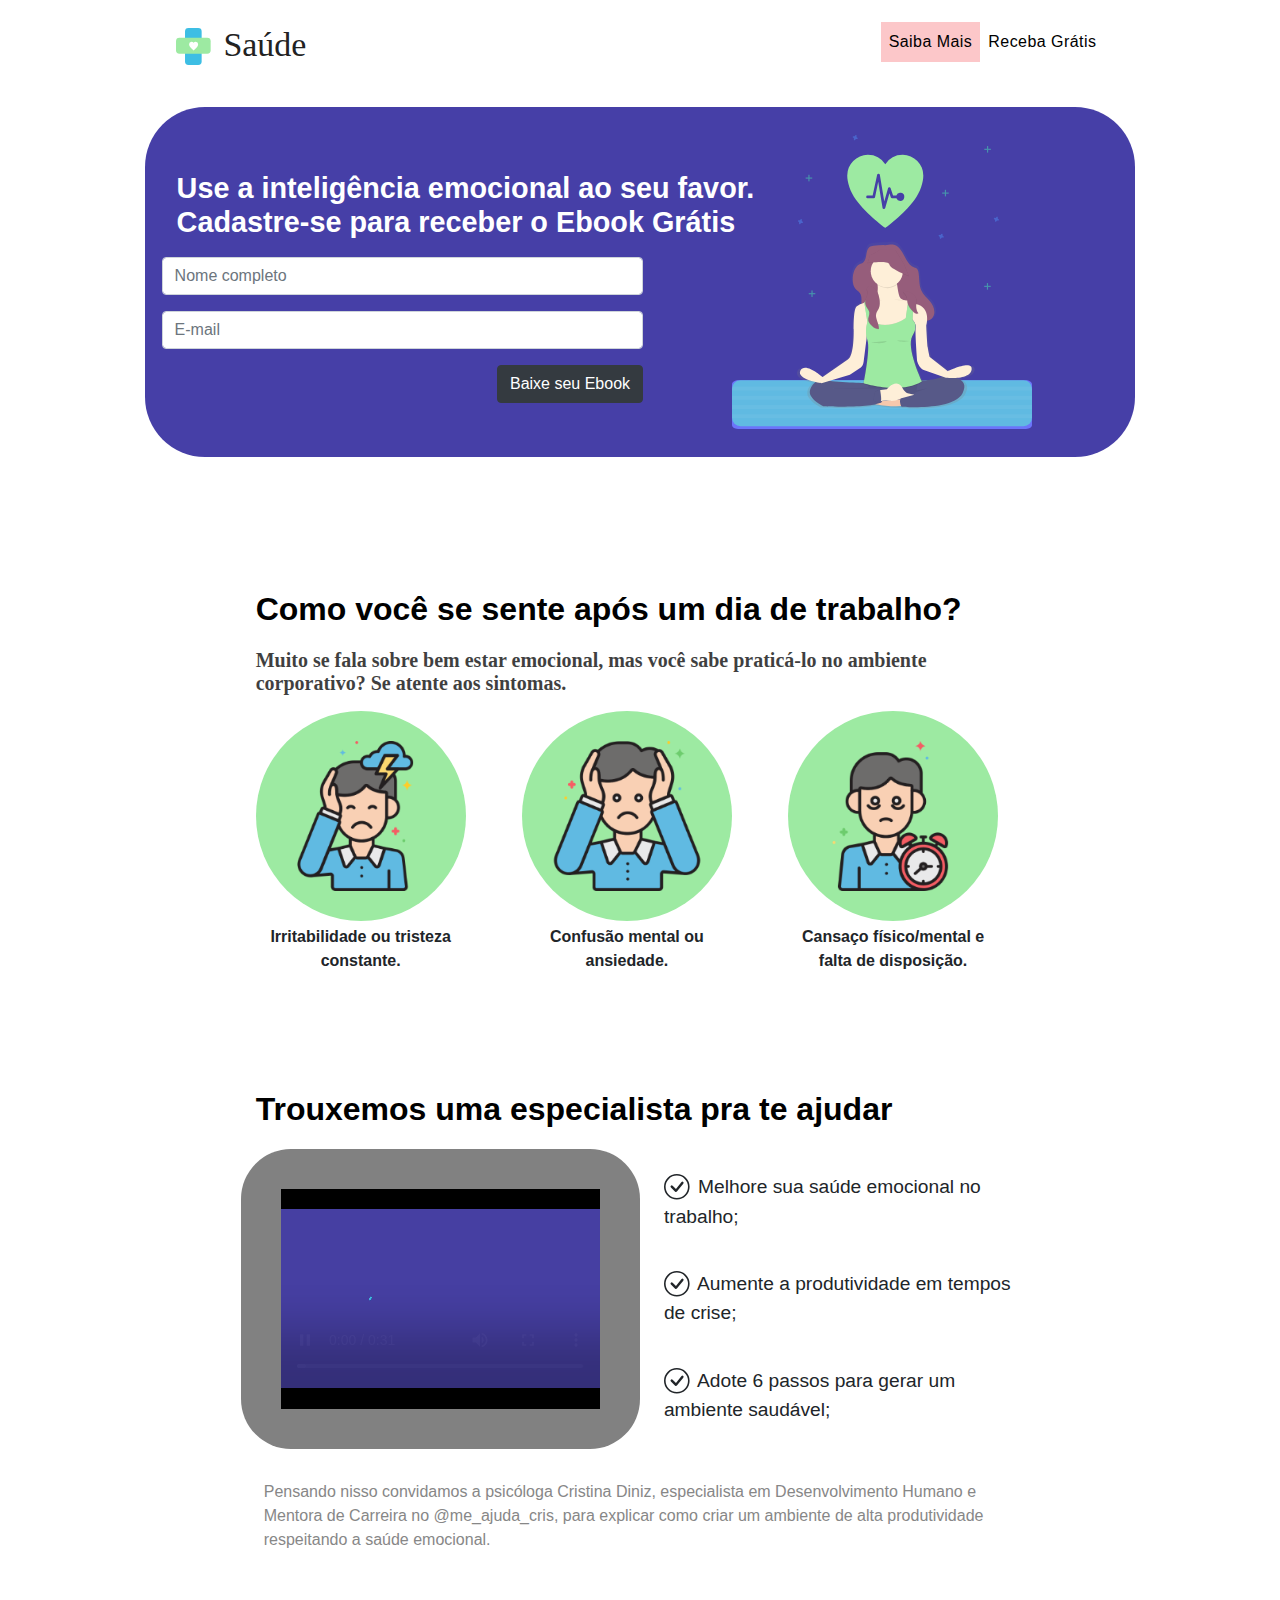
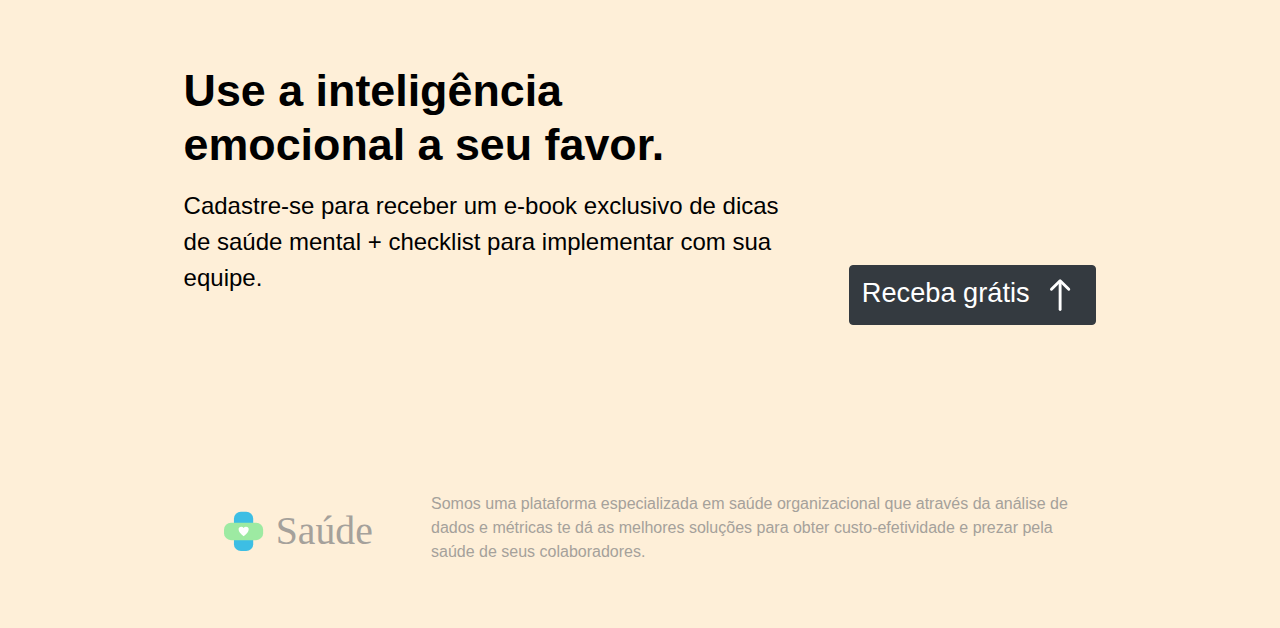
==== index.html @ d3b68815 "rollback do GA" ====
<DOCTYPE html>
    <head>

        <title>Mais Saúde</title>
        <meta charset="utf-8">

        <!-- Bootstrap -->
        <link rel="stylesheet" href="https://stackpath.bootstrapcdn.com/bootstrap/4.5.2/css/bootstrap.min.css" integrity="sha384-JcKb8q3iqJ61gNV9KGb8thSsNjpSL0n8PARn9HuZOnIxN0hoP+VmmDGMN5t9UJ0Z" crossorigin="anonymous">
        
        <meta name="viewport" content="width=device-width, initial-scale=1, shrink-to-fit=no">
        <meta property="og:type" content="article">
        <meta property="og:site_name" content="Mais Saúde">
        <meta property="og:url" content="https://www.maisaude.co/">
        <meta property='og:title' content='Entenda como manter um ambiente de trabalho saudável com alta produtividade.'/>
        <meta name="og:description" content="Como você se sente após um dia de trabalho? Trouxemos um especialista para te ajudar">
        <meta property="og:image:secure_url" content="https://maisaude.co/img/Logo-Header-Web-png.png">

        <!-- Referencias -->
        <link rel="stylesheet" type="text/css" href="css/principal.css">
        <link rel="stylesheet" type="text/css" href="css/media.css">
        
        <!-- Hotjar Tracking Code -->
        <script>
          (function(h,o,t,j,a,r){
              h.hj=h.hj||function(){(h.hj.q=h.hj.q||[]).push(arguments)};
              h._hjSettings={hjid:1949286,hjsv:6};
              a=o.getElementsByTagName('head')[0];
              r=o.createElement('script');r.async=1;
              r.src=t+h._hjSettings.hjid+j+h._hjSettings.hjsv;
              a.appendChild(r);
          })(window,document,'https://static.hotjar.com/c/hotjar-','.js?sv=');
        </script>     
    </head>
    <body>
        <div class="container corpo-conteudo">
                <!-- nav -->
                <nav class="navbar navbar-expand-lg navbar-light bg-white">
                    <a class="navbar-brand" href="#">
                      <img src="./img/Logo-Header-Web.svg" alt="..." id="logo">
                    </a>
                    <button class="navbar-toggler" type="button" data-toggle="collapse" data-target="#navbarNav" aria-controls="navbarNav" aria-expanded="false" aria-label="Toggle navigation">
                      <span class="navbar-toggler-icon"></span>
                    </button>
                    <div class="collapse navbar-collapse" id="navbarNav">
                      <ul class="navbar-nav ml-auto">
                        <li class="nav-item saiba_button">
                          <a class="nav-link" href="#parte3">Saiba Mais</a>
                        </li>
                        <li class="nav-item">
                          <a class="nav-link" href="#topo">Receba Grátis</a>
                        </li>
                      </ul>
                    </div>
                  </nav>

                  <!-- jumbotron -->
                <div class="row" id="topo">
                  <div class="sumir-grande">
                    <div id="texto-chamada-pequeno"> Use a inteligência emocional ao seu favor. Cadastre-se para receber o Ebook Grátis </div>
                  </div>
                  <div class="jumbotron jumbotron-with-background">
                    <div class="sumir-pequeno">
                      <div class="text-white" id="texto-chamada"> Use a inteligência emocional ao seu favor. Cadastre-se para receber o Ebook Grátis </div>
                    </div>
                    <div class="sumir-medio">
                    <div id="caixa-form" class="row">
                      <form id="formulario"  method="POST" action="https://smtl.gama.academy/leads/7f2b9632-dcac-11ea-91f1-99fb0c9231dc">
                        <div class="form-group">
                          <input 
                            type="text" 
                            class="form-control"
                            id="nome-form" 
                            placeholder="Nome completo"
                            name="name"
                            type="text"
                            pattern="^\D{2,}\s[\D\s]{2,}$"
                            title="Digite seu nome completo"
                            required>
                        </div>
                        <div class="form-group">
                          <input 
                            class="form-control" 
                            id="email-form" 
                            placeholder="E-mail"
                            name="email"
                            type="email"
                            required
                          >
                        </div>
                        <input name="redirectTo" type="hidden" value="https://maisaude.co/form" />
                        <button type="submit" class="btn btn-dark" id="bnt-enviar" data-toggle="modal" data-target="#thankyouModal">
                          Baixe seu Ebook
                        </button>
                      </form>
                    </div>
                  </div>
                    
                  </div>
                  <div class="aparecer-medio">
                    <div id="caixa-form" class="row">
                      <form id="formulario"  method="POST" action="https://smtl.gama.academy/leads/7f2b9632-dcac-11ea-91f1-99fb0c9231dc">
                          <div class="form-group">
                            <input 
                              type="text" 
                              class="form-control"
                              id="nome-form" 
                              placeholder="Nome completo"
                              name="name"
                              type="text"
                              pattern="^\D{2,}\s[\D\s]{2,}$"
                              title="Digite seu nome completo"
                              required>
                          </div>
                          <div class="form-group">
                            <input 
                              class="form-control" 
                              id="email-form" 
                              placeholder="E-mail"
                              name="email"
                              type="email"
                              required
                            >
                          </div>
                          <input name="redirectTo" type="hidden" value="https://maisaude.co/form" />
                          <button type="submit" class="btn btn-dark" id="bnt-enviar" data-toggle="modal" data-target="#thankyouModal">
                            Baixe seu Ebook
                          </button>
                      </form>
                    </div>
                  </div>
                </div>

                  <!-- Parte 2 -->

                  <div id="parte2">
                  <div class="row">
                      <div class="col-12">
                        <p class="titulo-1">Como você se sente após um dia de trabalho?</p>
                      </div>
                      <div class="col-12">
                        <p class="text_item1">Muito se fala sobre bem estar emocional, mas você sabe praticá-lo no ambiente corporativo? Se atente aos sintomas.</p>
                      </div>
                  </div>

            
                    <div class="row">
                        <div class="container">
                            <div class="row">
                                <div class="col-md-4 col-xs-12">
                                    <div  class="icone" >
                                      <img src="./img/Ilustra-1-icone-Web.png" alt="figura de persona com irritabilidade">
                                    </div>
                                    <div  class="texto" >
                                      <p class="text-center">Irritabilidade ou tristeza constante.</p>
                                    </div>
                                </div>
                                <div class="col-md-4 col-xs-12">
                                    <div  class="icone" >
                                      <img src="./img/Ilustra-2-icone-Web.png" alt="figura de persona com ansiedade">
                                    </div>
                                    <div  class="texto" >
                                      <p class="text-center">Confusão mental ou ansiedade.</p>
                                    </div>
                                </div>
                                <div class="col-md-4 col-xs-12">
                                    <div  class="icone" >
                                      <img src="./img/Ilustra-3-icone-Web.png" alt="figura de persona com falta de disposição">
                                    </div>
                                    <div  class="texto" >
                                      <p class="text-center">Cansaço físico/mental e falta de disposição.</p>
                                    </div>
                                </div>
                            </div>
                        </div>
                    </div>
                  </div>  

                  <!-- Parte 3 -->
                  <div class="row" id="parte3">
                    <div class="container">
                        <div>
                          <p class="titulo-1"> Trouxemos uma especialista pra te ajudar </p>
                        </div>
                        <div class="row">
                          <div class="col-md-6 col-xs-12" id="caixa-texto">
                            <div class="embed-responsive embed-responsive-16by9">
                              <iframe class="embed-responsive-item" src="./img/inteligencia_emocional.mp4" allowfullscreen></iframe>
                            </div>
                          </div>
                          <div class="col-md-12 col-xs-12 row" id="caixa-esconde">
                            <p class="texto-complementar">
                              Pensando nisso convidamos a psicóloga Cristina Diniz, especialista em Desenvolvimento Humano e Mentora de Carreira no @me_ajuda_cris, para explicar como criar um ambiente de alta produtividade respeitando a saúde emocional.
                            </p>
                          </div> 
                          <div class="col-md-6 col-xs-12" id="caixa-check">
                            <div class="lista-check">
                              <svg width="1.5em" height="1.5em" viewBox="0 0 18 18" class="bi bi-check-circle" fill="currentColor" xmlns="http://www.w3.org/2000/svg">
                                <path fill-rule="evenodd" d="M8 15A7 7 0 1 0 8 1a7 7 0 0 0 0 14zm0 1A8 8 0 1 0 8 0a8 8 0 0 0 0 16z"/>
                                <path fill-rule="evenodd" d="M10.97 4.97a.75.75 0 0 1 1.071 1.05l-3.992 4.99a.75.75 0 0 1-1.08.02L4.324 8.384a.75.75 0 1 1 1.06-1.06l2.094 2.093 3.473-4.425a.236.236 0 0 1 .02-.022z"/>
                              </svg>
                              <span  class="texto-check">
                                Melhore sua saúde emocional no trabalho;
                              </span>
                            </div>
                            <div class="lista-check">
                              <svg width="1.5em" height="1.5em" viewBox="0 0 18 18" class="bi bi-check-circle" fill="currentColor" xmlns="http://www.w3.org/2000/svg">
                                <path fill-rule="evenodd" d="M8 15A7 7 0 1 0 8 1a7 7 0 0 0 0 14zm0 1A8 8 0 1 0 8 0a8 8 0 0 0 0 16z"/>
                                <path fill-rule="evenodd" d="M10.97 4.97a.75.75 0 0 1 1.071 1.05l-3.992 4.99a.75.75 0 0 1-1.08.02L4.324 8.384a.75.75 0 1 1 1.06-1.06l2.094 2.093 3.473-4.425a.236.236 0 0 1 .02-.022z"/>
                              </svg>
                              <span  class="texto-check">
                                Aumente a produtividade em tempos de crise;
                              </span>
                            </div>
                            <div class="lista-check">
                              <svg width="1.5em" height="1.5em" viewBox="0 0 18 18" class="bi bi-check-circle" fill="currentColor" xmlns="http://www.w3.org/2000/svg">
                                <path fill-rule="evenodd" d="M8 15A7 7 0 1 0 8 1a7 7 0 0 0 0 14zm0 1A8 8 0 1 0 8 0a8 8 0 0 0 0 16z"/>
                                <path fill-rule="evenodd" d="M10.97 4.97a.75.75 0 0 1 1.071 1.05l-3.992 4.99a.75.75 0 0 1-1.08.02L4.324 8.384a.75.75 0 1 1 1.06-1.06l2.094 2.093 3.473-4.425a.236.236 0 0 1 .02-.022z"/>
                              </svg>
                              <span class="texto-check">
                                Adote 6 passos para gerar um ambiente saudável;
                              </span>
                            </div>
                          </div>   
                        </div>  
                        <div class="col-md-12 col-xs-12 row" id="caixa-complementar">
                          <p class="texto-complementar"> 
                            Pensando nisso convidamos a psicóloga Cristina Diniz, especialista em Desenvolvimento Humano e Mentora de Carreira no @me_ajuda_cris, para explicar como criar um ambiente de alta produtividade respeitando a saúde emocional.
                          </p>
                        </div>  
                    </div>                 
                  </div>
                </div>
                  <!-- Parte 4 -->
                  <div class="row" id="parte4">
                    <div class="container row">
                      <div class="col-md-8 col-sm-12">
                        <div>
                          <p class="titulo-0"> Use a inteligência emocional a seu favor. </p>
                        </div>
                        <div>
                          <p class="titulo-2"> Cadastre-se para receber um e-book exclusivo de dicas de saúde mental + checklist para implementar com sua equipe. </p>
                        </div>
                      </div>
                      <div class="col-md-4 col-sm-12" id="assine-agora">
                        <a href="#topo">
                        <button type="button" class="btn btn-dark">
                          Receba grátis 
                          <span id="seta-cima">
                            <svg width="1em" height="1em" viewBox="0 0 16 16" class="bi bi-arrow-up" fill="currentColor" xmlns="http://www.w3.org/2000/svg">
                              <path fill-rule="evenodd" d="M8 3.5a.5.5 0 0 1 .5.5v9a.5.5 0 0 1-1 0V4a.5.5 0 0 1 .5-.5z"/>
                              <path fill-rule="evenodd" d="M7.646 2.646a.5.5 0 0 1 .708 0l3 3a.5.5 0 0 1-.708.708L8 3.707 5.354 6.354a.5.5 0 1 1-.708-.708l3-3z"/>
                            </svg>
                          </span>
                        </button>
                        </a>
                      </div>
                      </div>
                      <div class="col-md-6 col-sm-12">

                      </div>
                    </div>                      
                  </div>
                  
                  <!-- Footer -->
                  <footer class="row row-footer">
                    <a class="col-md-3 organ-footer" href="index.html">
                      <img src="./img/Logo-Footer-Web.svg" alt="..." id="logo-footer">
                    </a>
                    <div class="col-md-9 organ-footer">
                      
                        Somos uma plataforma especializada em saúde organizacional que através da análise de dados e métricas te dá as melhores soluções para obter custo-efetividade e prezar pela saúde de seus colaboradores.
                      
                    </div>
                  </footer>

         <!-- Bootstrap script-->
        <script src="https://code.jquery.com/jquery-3.5.1.slim.min.js" integrity="sha384-DfXdz2htPH0lsSSs5nCTpuj/zy4C+OGpamoFVy38MVBnE+IbbVYUew+OrCXaRkfj" crossorigin="anonymous"></script>
        <script src="https://cdn.jsdelivr.net/npm/popper.js@1.16.1/dist/umd/popper.min.js" integrity="sha384-9/reFTGAW83EW2RDu2S0VKaIzap3H66lZH81PoYlFhbGU+6BZp6G7niu735Sk7lN" crossorigin="anonymous"></script>
        <script src="https://stackpath.bootstrapcdn.com/bootstrap/4.5.2/js/bootstrap.min.js" integrity="sha384-B4gt1jrGC7Jh4AgTPSdUtOBvfO8shuf57BaghqFfPlYxofvL8/KUEfYiJOMMV+rV" crossorigin="anonymous"></script>     
    </body>
</DOCTYPE>
---- css/principal.css ----
#navbarNav a{
    font: Regular 30px/34px Arial;
    letter-spacing: 0.45px;
    color: #000000;
    opacity: 1;
}

.saiba_button a {
    background-color:#FCC7C9;
    
}

.jumbotron-with-background {
    background-image: url('../img/ilustra.svg');
    background-position: 85% 50%;
    background-repeat: no-repeat;
    background-color: #463FA7;
    background-size: 300px;
    padding-right: 10%;
    height: 350px;
    border-radius: 60px;
    width: 100%;
}

.jumbotron p {
    text-align: left;
    font: Bold 50px/58px Arial;
    letter-spacing: 0px;
    color: #FFFFFF;
    opacity: 1;
    top: 336px;
    left: 400px;
    width: 650px;
    height: 180px;
    margin-left: 50px;
}

.jumbotron a {
    text-align: left;
    font: Regular 25px/29px Arial;
    letter-spacing: 0.38px;
    color: #FFFFFF;
    opacity: 0.8;
    margin-top: 150px;
    margin-left: 50px;
}



.item1 {
    text-align: left;
    font: Regular 35px/40px Arial;
    letter-spacing: 0px;
    color: #000000;
    opacity: 0.75;
    margin-left: 80px;
}


.text_item1 {
    text-align: left;
    font: normal normal normal 20px Open Sans;
    letter-spacing: 0px;
    color: #000000;
    opacity: 0.75;
    font-weight: bold;
    
}


.circle-box {
    background-color:#9DEAA2;
    border-radius: 50%;
}


/* .icone {
    width: 80px;
    height: 80px;  
} */


#caixa-texto {
    background-repeat: no-repeat;
    background-color: #818181;
    border-radius: 50px;
    float: left;
    padding: 5%;
    display: flex;
}

#caixa-check {
    display: flex;
    flex-direction: column;
    align-content: center;
    align-items: left;
    justify-content: space-between;
    float: left;
    height: 300px;
    padding: 3% 3%;
}

#caixa-complementar, #caixa-esconde {
    margin-top: 4%;
    padding: 0 3% 0 3%;
}

.texto-complementar {
    text-align: left;
    font: Regular 35px/40px Arial;
    letter-spacing: 0px;
    color: #878787;
    opacity: 1;
}




#parte4 {
    margin-top: 2%;
    padding: 5% 12% 3% 12%;
    display: flex;
    justify-content: center;
    background-color: #FEEFD8;
    margin-right: 0;
    margin-left: 0;
}

.titulo-0 {
    text-align: left;
    font: Regular 30px/69px Arial;
    font-weight: bold;
    font-size: 2.8em;
    letter-spacing: 0px;
    color: #000000;
    opacity: 1;
    line-height: 1.2;
}

.titulo-1 {
    text-align: left;
    font: Regular 30px/69px Arial;
    font-weight: bold;
    font-size: 2em;
    letter-spacing: 0px;
    color: #000000;
    opacity: 1;
}

.titulo-2 {
    text-align: left;
    font: Regular 38px/43px Arial;
    letter-spacing: 0px;
    color: #000000;
    opacity: 1;
    font-size: 1.5em;
    margin-bottom: 5%;
}

#bnt-enviar {
    float: right;
}

#caixa-form {
    display: flex;
    width: 70%;
    float: left;
    align-items: flex-end;
}

#formulario {
    width: 80%;
    margin-bottom: 0;
}

#caixa-esconde {
    display: none;
}

footer {
    background-color: #FEEFD8;
    padding: 10% 15% 5% 15%;
    /* margin: 0 -15px; */
}

.row-footer {
    margin-right: 0;
    margin-left: 0;
}

.corpo-conteudo {
    padding: 0.5% 7%!important;
    width: 100%;
}

.navbar {
    margin-bottom: 3%;
}

#logo {
    width: 7em;
}

#logo-footer {
    width: 10em;
}

#parte2, #parte3 {
    margin-top: 10%;
    padding: 0 10%;
}

.lista-check {
    font-family: Arial, Helvetica, sans-serif;
    font-size: 1.2em;
}

.texto-check {
    padding-top: 4%;
}

.organ-footer {
    display: flex;
    align-items: center;
    justify-content: center;
    color: #A5A19B;
}

#texto-chamada {
    font-size: 1.8em;
    width: 70%;
    line-height: 1.2;
    font-weight: bold;
    margin-bottom: 2%;
}

#texto-chamada-pequeno {
    font-size: 1.8em;
    width: 100%;
    line-height: 1.2;
    font-weight: bold;
    margin-bottom: 8%;
    color: black;
    padding: 5%;
}

.jumbotron p{
    margin-left: 0;
    height: 0;
}

.jumbotron a{
    margin-top: 0;
}

/* Modal Obrigado */

.webicons {
    display: flex;
}

.text_thakyou {
    margin-top: 1.5em;
}

.webicons .clique a {
    text-decoration: none;
    color: black
}

#img-botao {
    border: 1px black solid;
    border-radius: 50%;
}

/*
.form-group {
    width: 80%;
}

.bnt-enviar{
    width: 20%;
}
*/

.caixa-campos {
    width: 80%;
    float: left;
    padding-left: 5%;
}

.caixa-send {
    width: 20%;
    float: left;
    height: 10px;
}

#img-botao {
    width: 45px;
    margin-top: 45px;
}

.btn.focus, .btn:focus {
    outline: 0;
    box-shadow: 0 0 0 0;
}

.sumir-pequeno {
    display: inline;
}

.sumir-grande {
    display: none;
}

.aparecer-medio {
    display: none;
    width: 100%;
    padding: 0 4% 0 4%;
}

.icone {
    background-color: #9DEAA2;
    border-radius: 50%; 
    width: 210px;
    height: 210px;
    display:flex;
}

.icone img{
    width: 150px;
    height: 150px;
    margin: auto;
}

.texto {
    width: 210px;
    display:flex;
}

.text-center {
    font-weight: bold;
    margin-top: 2%;
}

#assine-agora {
    display: flex;
    align-items: flex-end;
    justify-content: flex-end;
}

#assine-agora button{
    font-size: 1.7em;
}

#assine-agora svg{
    font-size: 1.7em;
    font-weight: bold;
}
---- css/media.css ----
@media (max-width: 1000px) {
    .caixa-campos {
        width: 70%;
        float: left;
    }
    
    .caixa-send {
        width: 30%;
        float: left;
        height: 10px;
    }

    .icone { 
        width: 150px;
        height: 150px;
        display:flex;
    }
    
    .icone img{
        width: 110px;
        height: 110px;
        margin: auto;
    }

    .texto {
        width: 150px;
        display:flex;
    }

    .jumbotron-with-background {
        background-size: 215px;
        padding-right: 2px;
    }

    #texto-chamada {
        font-size: 1.4em;
    }
}

@media (max-width: 800px) {
    .sumir-medio {
        display: none;
    }

    .aparecer-medio {
        display: inline;
    }

    #caixa-form {
        width: 100%;
    }

    .caixa-campos {
        padding-left: 3%;
        width: 85%;
        float: left;
    }
    
    .caixa-send {
        width: 15%;
        float: left;
        height: 10px;
    }

    #formulario {
        width: 100%;
    }

}

@media (max-width: 768px) {
    #caixa-check {
        height: 150px;   
    }

    #caixa-texto {
        margin: 0 3% 2% 3%; 
    }

    #caixa-form {
        display: flex;
        align-items: center;
        justify-content: center;
        margin-top: 3%;
    }

    #caixa-esconde {
        display: inline;
    }

    #caixa-esconde {
        margin: 0 3%;
    }

    #caixa-complementar {
        display: none;
    }

    .corpo-conteudo {
        padding: 0.5% 0% 5% 0%!important;
    }

    #parte4 {
        margin-top: 4%;
        padding: 5% 0% 3% 0%;
    }

    footer {
        background-color: #FEEFD8;
        padding: 10% 5% 5% 5%;
        /* margin: 0 -15px; */
    }

    #texto-chamada {
        font-size: 1.5em;
        width: 50%;
        line-height: 1.2;
    }

    .jumbotron-with-background {
        background-image: url('../img/ilustra.svg');
        background-size: 200px;
        padding-right: 5%;
        
        height: 300px;
        border-radius: 60px;
    }

    .jumbotron a {
        margin-left: 0;
        margin-top:2%;
    }
    
    .icone {
        width: 300px;
        height: 300px;
        display:flex;
        margin: auto;
    }
    
    .icone img{
        width: 200px;
        height: 200px;
        margin: auto;
    }

    .texto {
        width: 100%;
        display:flex;
        font-weight: bold;
        font-size: 1.8em;
        text-align: center;
    }

}

@media (max-width: 600px) {
    .jumbotron-with-background {
        margin: 0 10%;
    }

    .caixa-campos {
        padding-left: 3%;
        width: 85%;
        float: left;
    }
    
    .caixa-send {
        width: 15%;
        float: left;
        height: 10px;
    }
    
    .row {
        margin-right: 0px;
        margin-left: 0px;
    }
    
}

@media (max-width: 400px) {
    .sumir-pequeno {
        display: none;
    }

    .sumir-grande {
        display: inline;
    }

    .jumbotron-with-background {
        background-position: 50% 50%;
    }   

    .caixa-campos {
        padding-left: 3%;
        width: 80%;
        float: left;
    }
    
    .caixa-send {
        width: 20%;
        float: left;
        height: 10px;
    }

    .icone {
        width: 200px;
        height: 200px;
        display:flex;
        margin: auto;
    }
    
    .icone img{
        width: 120px;
        height: 120px;
        margin: auto;
    }

    #caixa-texto {
        padding: 8%;
    }

    #caixa-check{        
        display: flex;
        margin-bottom: 25%;
    }
}
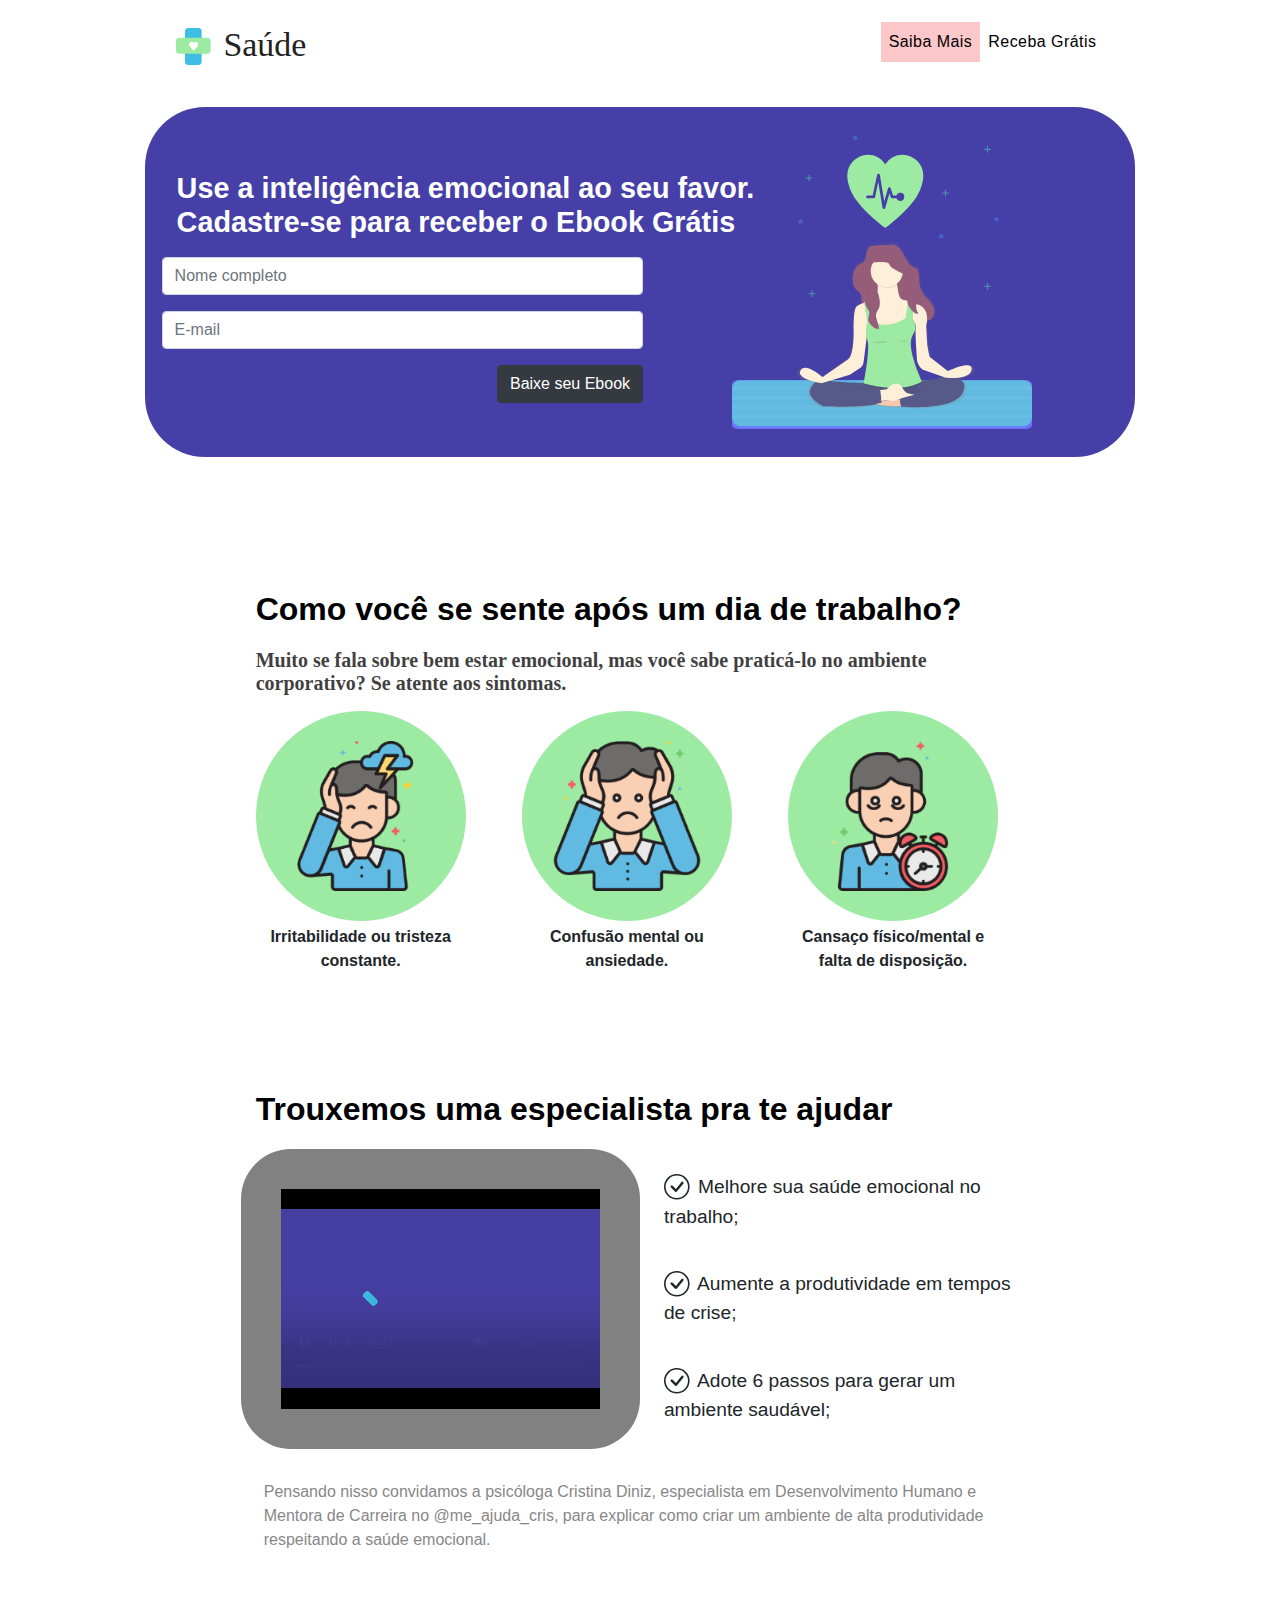
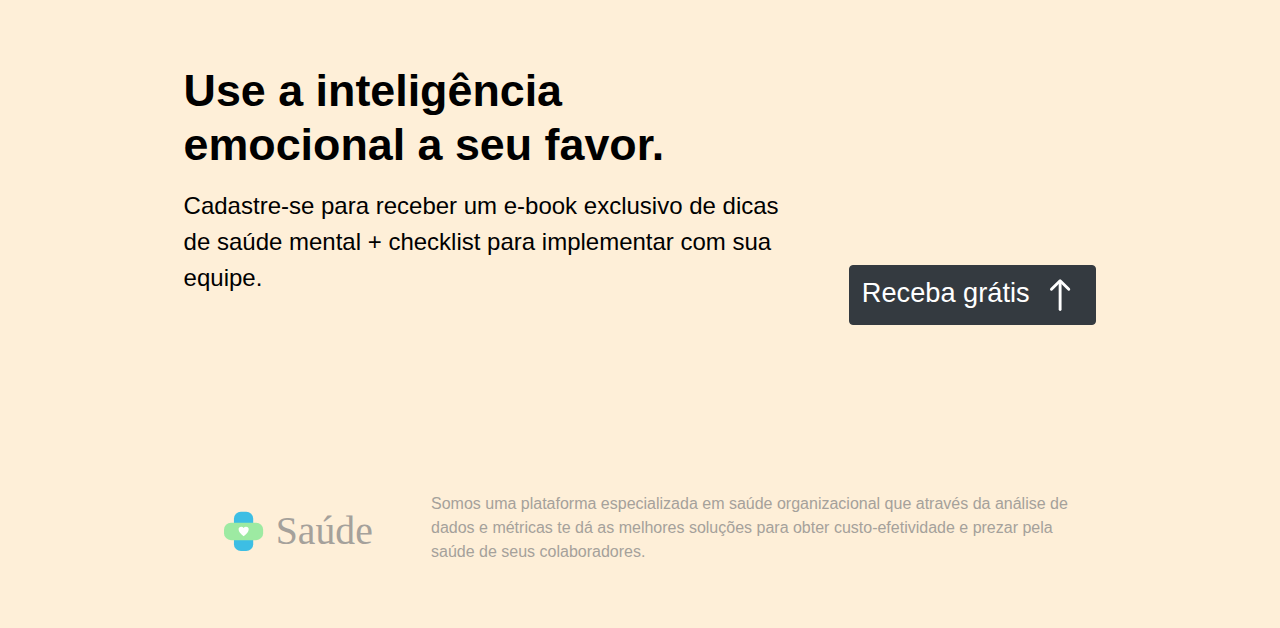
==== commit bd30cd3c: "Layout - botao" ====
--- a/index.html
+++ b/index.html
@@ -1,6 +1,15 @@
 <DOCTYPE html>
     <head>
-
+        <!-- Global site tag (gtag.js) - Google Analytics -->
+        <script async src="https://www.googletagmanager.com/gtag/js?id=UA-163651732-1"></script>
+        <script>
+          window.dataLayer = window.dataLayer || [];
+          function gtag(){dataLayer.push(arguments);}
+          gtag('js', new Date());
+
+          gtag('config', 'UA-163651732-1');
+        </script>
+        
         <title>Mais Saúde</title>
         <meta charset="utf-8">
 
--- a/css/media.css
+++ b/css/media.css
@@ -44,6 +44,12 @@
 
     .aparecer-medio {
         display: inline;
+    }
+
+    #bnt-enviar {    
+        width: 50%;
+        margin-right: 25%;
+        margin-left: 25%;
     }
 
     #caixa-form {
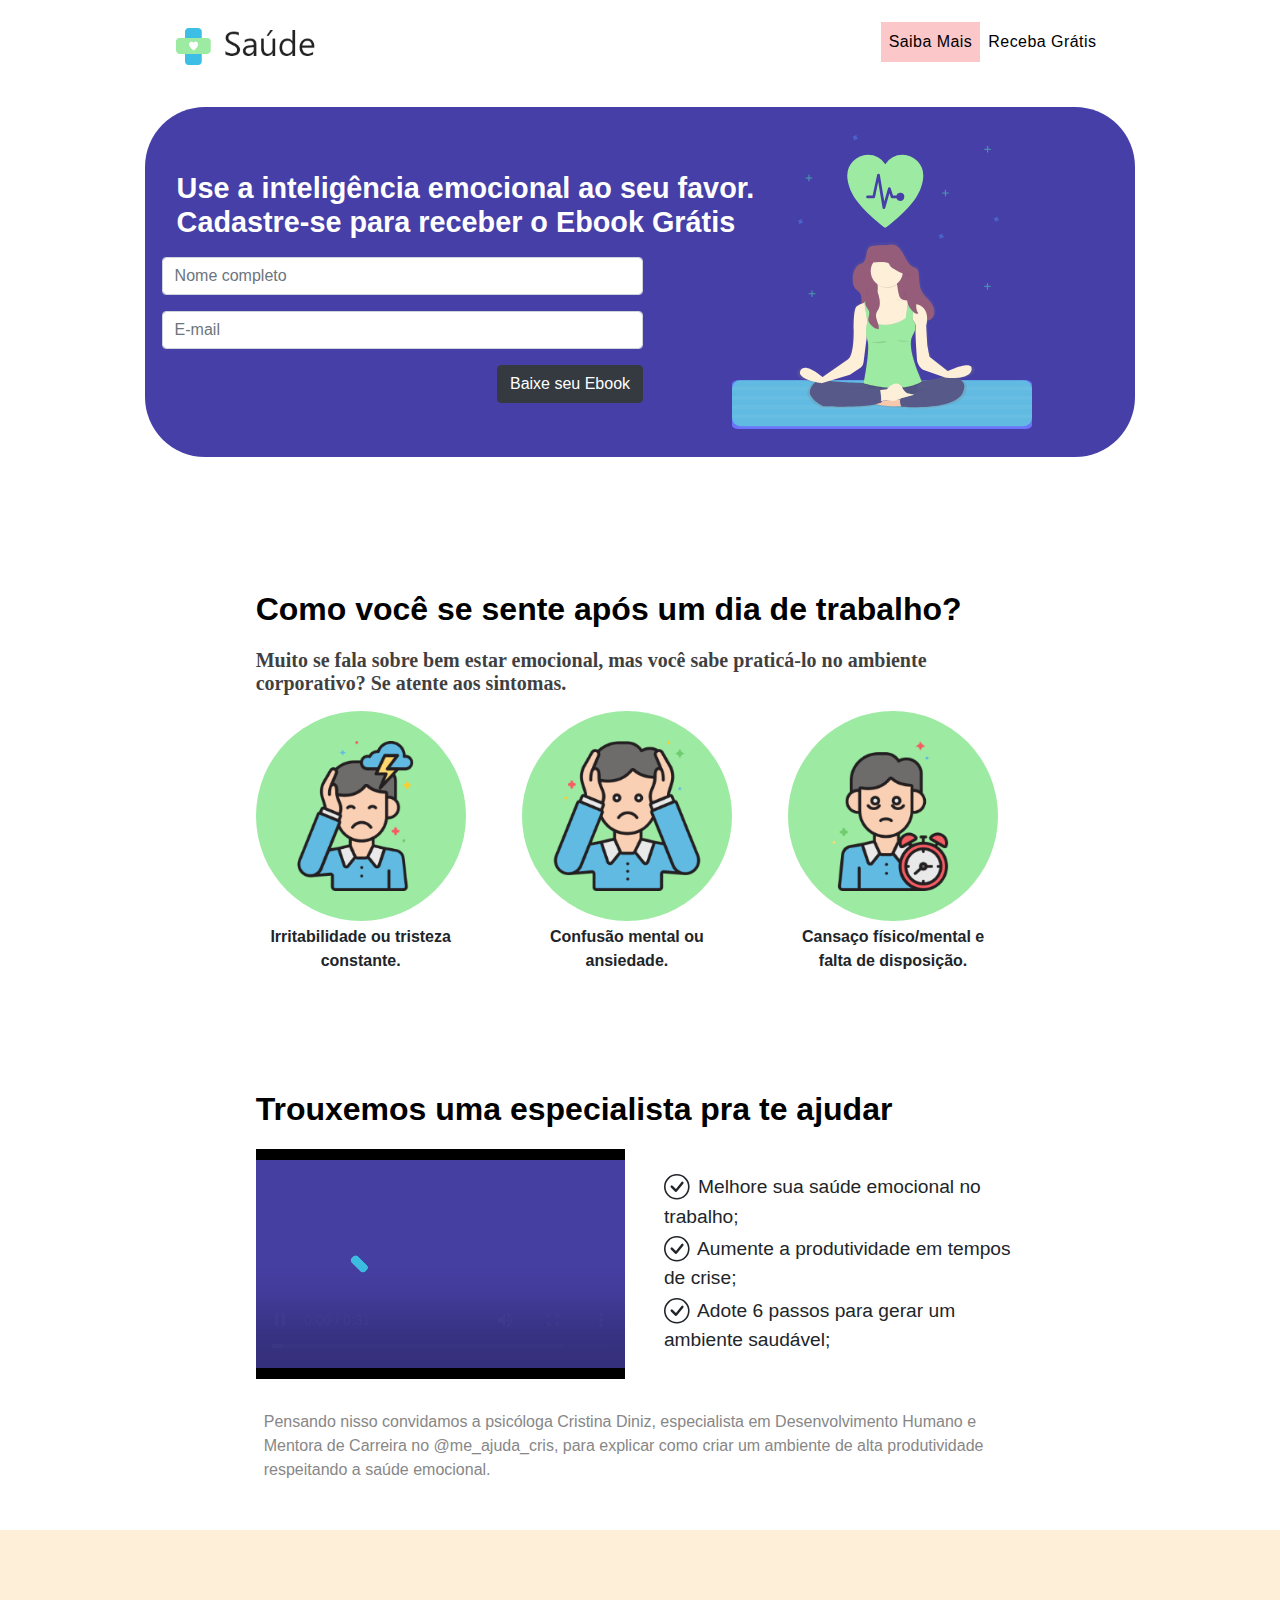
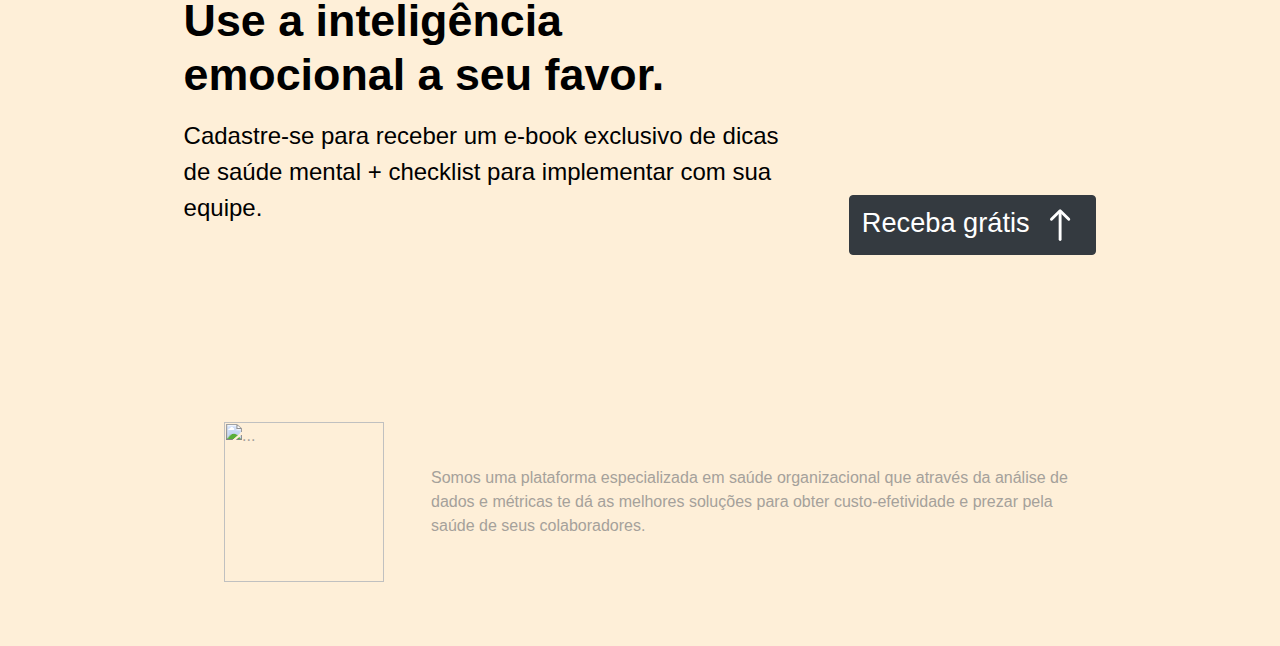
==== commit 1d8386ae: "Ajuste logo" ====
--- a/index.html
+++ b/index.html
@@ -45,7 +45,7 @@
                 <!-- nav -->
                 <nav class="navbar navbar-expand-lg navbar-light bg-white">
                     <a class="navbar-brand" href="#">
-                      <img src="./img/Logo-Header-Web.svg" alt="..." id="logo">
+                      <img src="./img/Logo-Header-Web.png" alt="..." id="logo">
                     </a>
                     <button class="navbar-toggler" type="button" data-toggle="collapse" data-target="#navbarNav" aria-controls="navbarNav" aria-expanded="false" aria-label="Toggle navigation">
                       <span class="navbar-toggler-icon"></span>
@@ -273,7 +273,7 @@
                   <!-- Footer -->
                   <footer class="row row-footer">
                     <a class="col-md-3 organ-footer" href="index.html">
-                      <img src="./img/Logo-Footer-Web.svg" alt="..." id="logo-footer">
+                      <img src="./img/Logo-Footer-Web.png" alt="..." id="logo-footer">
                     </a>
                     <div class="col-md-9 organ-footer">
                       
--- a/css/principal.css
+++ b/css/principal.css
@@ -82,10 +82,8 @@
 
 #caixa-texto {
     background-repeat: no-repeat;
-    background-color: #818181;
     border-radius: 50px;
     float: left;
-    padding: 5%;
     display: flex;
 }
 
@@ -96,7 +94,7 @@
     align-items: left;
     justify-content: space-between;
     float: left;
-    height: 300px;
+    height: 230px;
     padding: 3% 3%;
 }
 
--- a/css/media.css
+++ b/css/media.css
@@ -77,10 +77,6 @@
 @media (max-width: 768px) {
     #caixa-check {
         height: 150px;   
-    }
-
-    #caixa-texto {
-        margin: 0 3% 2% 3%; 
     }
 
     #caixa-form {
@@ -222,9 +218,6 @@
         margin: auto;
     }
 
-    #caixa-texto {
-        padding: 8%;
-    }
 
     #caixa-check{        
         display: flex;
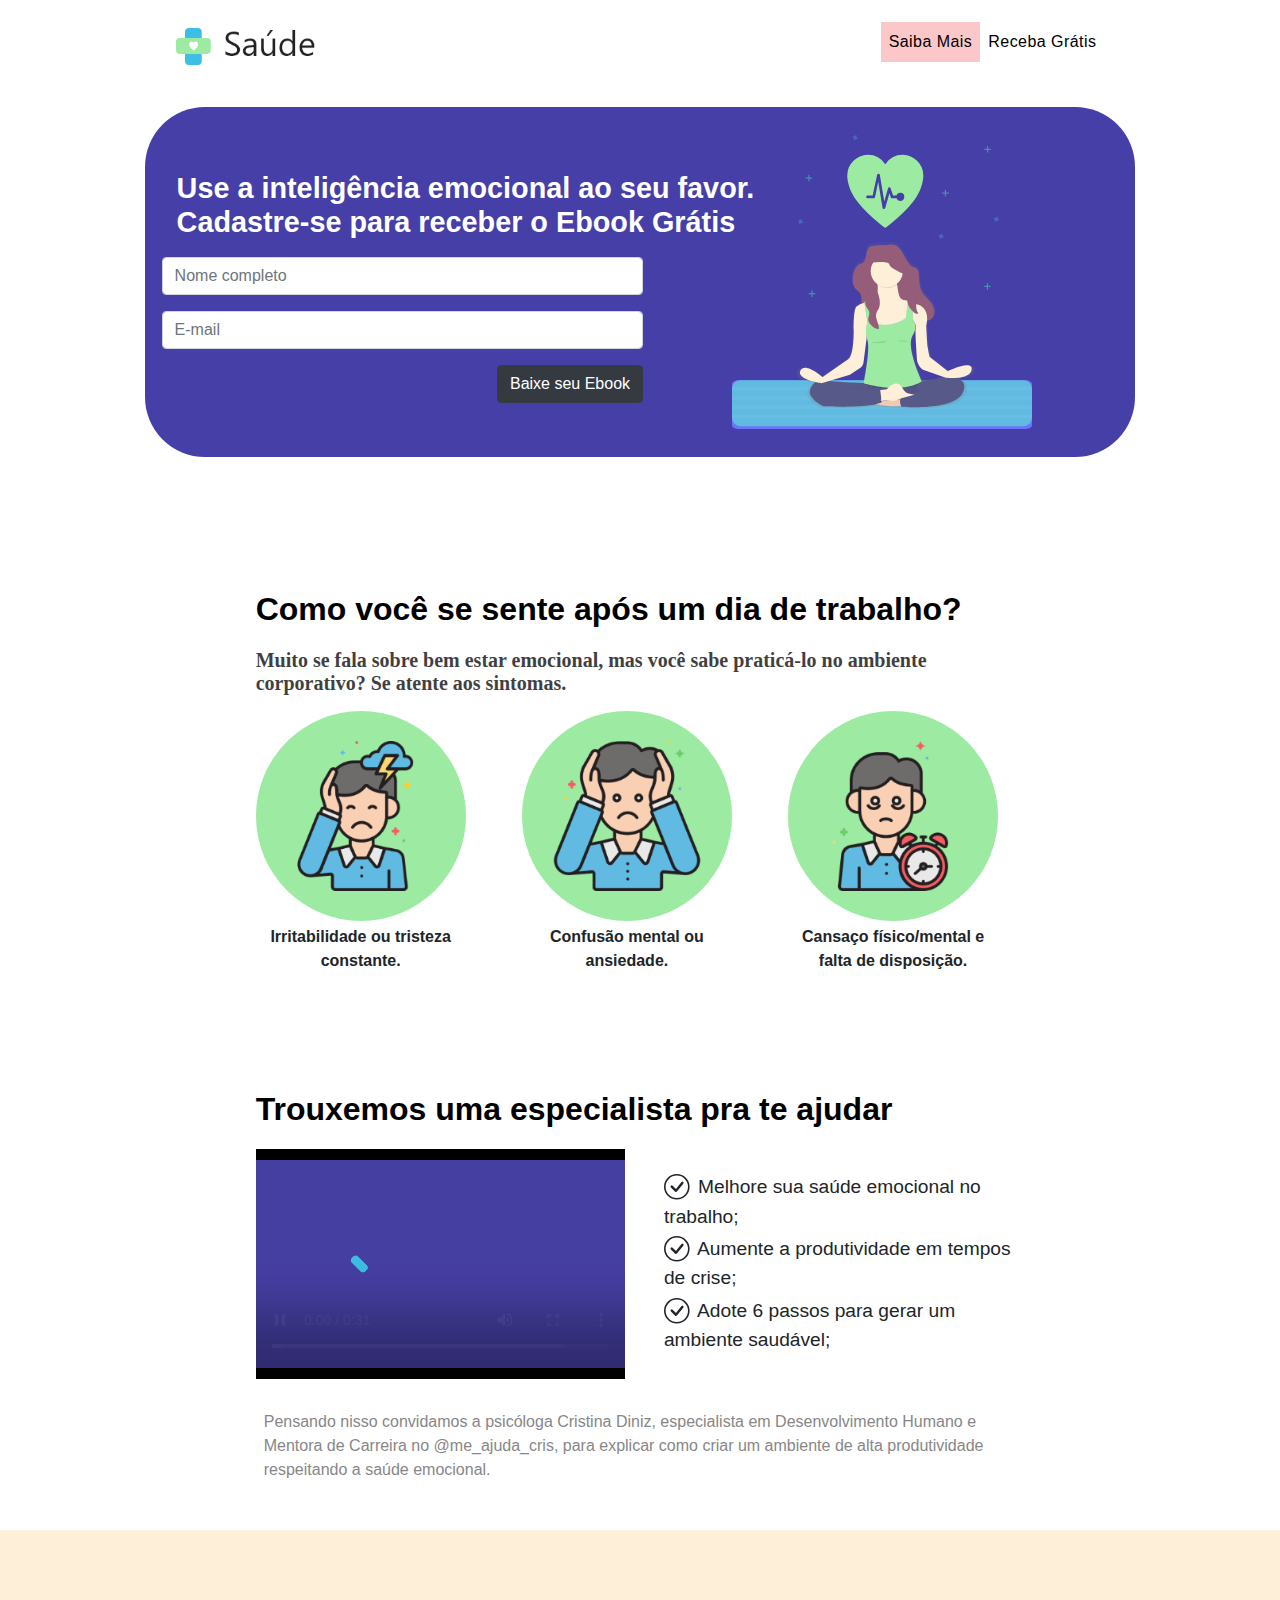
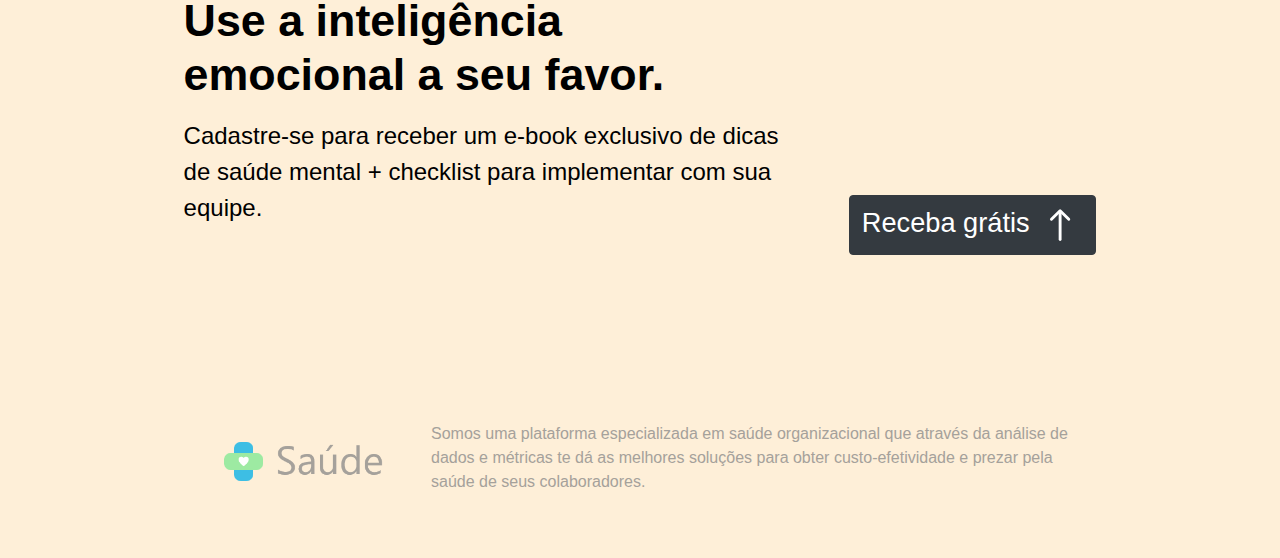
==== commit 33fd6bc6: "Layout" ====
--- a/index.html
+++ b/index.html
@@ -272,10 +272,10 @@
                   
                   <!-- Footer -->
                   <footer class="row row-footer">
-                    <a class="col-md-3 organ-footer" href="index.html">
+                    <a class="col-sm-3 organ-footer" href="index.html">
                       <img src="./img/Logo-Footer-Web.png" alt="..." id="logo-footer">
                     </a>
-                    <div class="col-md-9 organ-footer">
+                    <div class="col-sm-9 organ-footer">
                       
                         Somos uma plataforma especializada em saúde organizacional que através da análise de dados e métricas te dá as melhores soluções para obter custo-efetividade e prezar pela saúde de seus colaboradores.
                       
--- a/css/media.css
+++ b/css/media.css
@@ -154,6 +154,11 @@
         text-align: center;
     }
 
+    #assine-agora {
+        justify-content: flex-start;
+    }
+    
+
 }
 
 @media (max-width: 600px) {
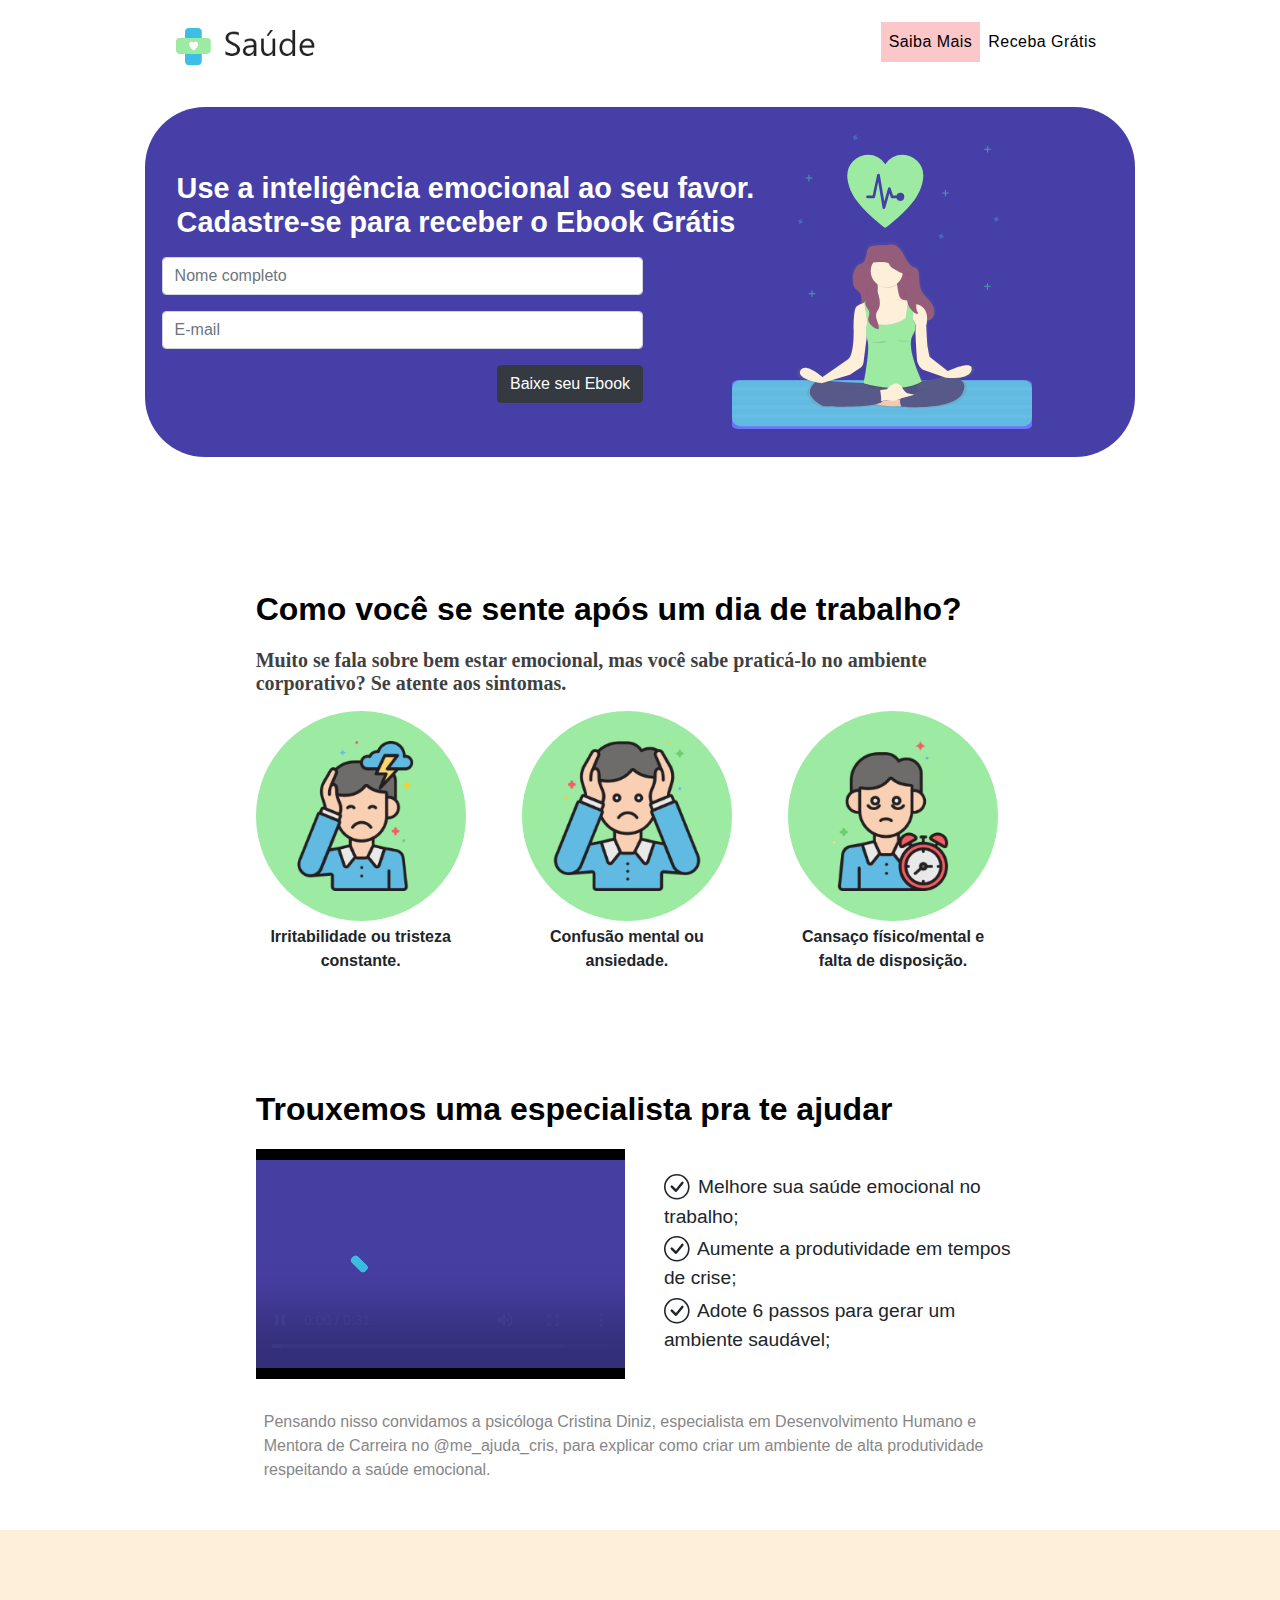
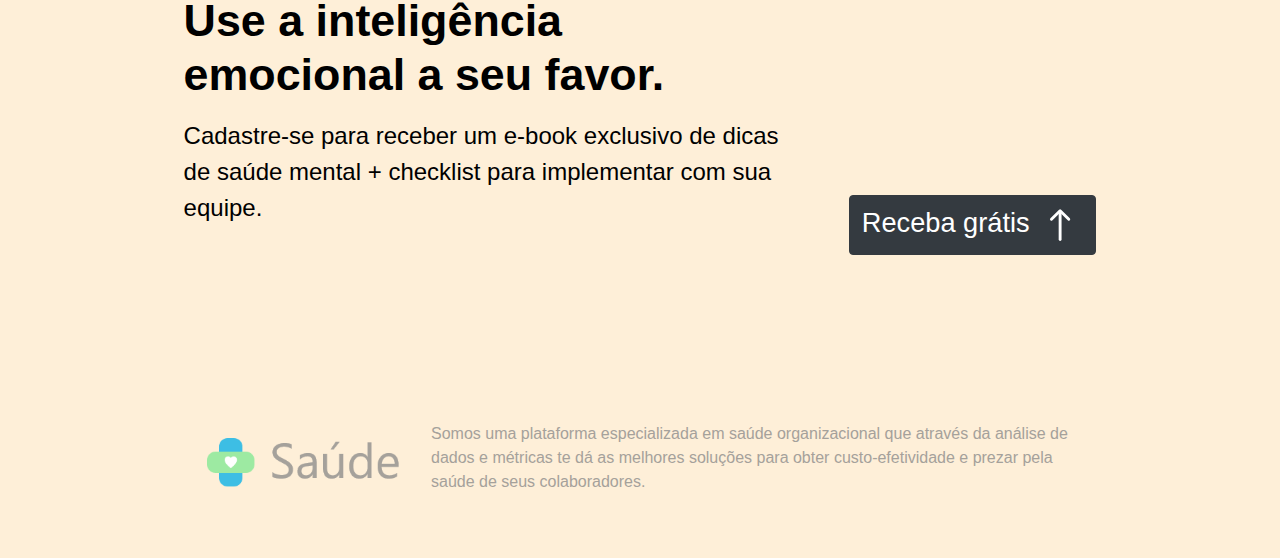
==== commit cac36fef: "Layout" ====
--- a/index.html
+++ b/index.html
@@ -272,10 +272,10 @@
                   
                   <!-- Footer -->
                   <footer class="row row-footer">
-                    <a class="col-sm-3 organ-footer" href="index.html">
+                    <a class="col-3 organ-footer" href="index.html">
                       <img src="./img/Logo-Footer-Web.png" alt="..." id="logo-footer">
                     </a>
-                    <div class="col-sm-9 organ-footer">
+                    <div class="col-9 organ-footer">
                       
                         Somos uma plataforma especializada em saúde organizacional que através da análise de dados e métricas te dá as melhores soluções para obter custo-efetividade e prezar pela saúde de seus colaboradores.
                       
--- a/css/principal.css
+++ b/css/principal.css
@@ -200,7 +200,7 @@
 }
 
 #logo-footer {
-    width: 10em;
+    width: 100%;
 }
 
 #parte2, #parte3 {
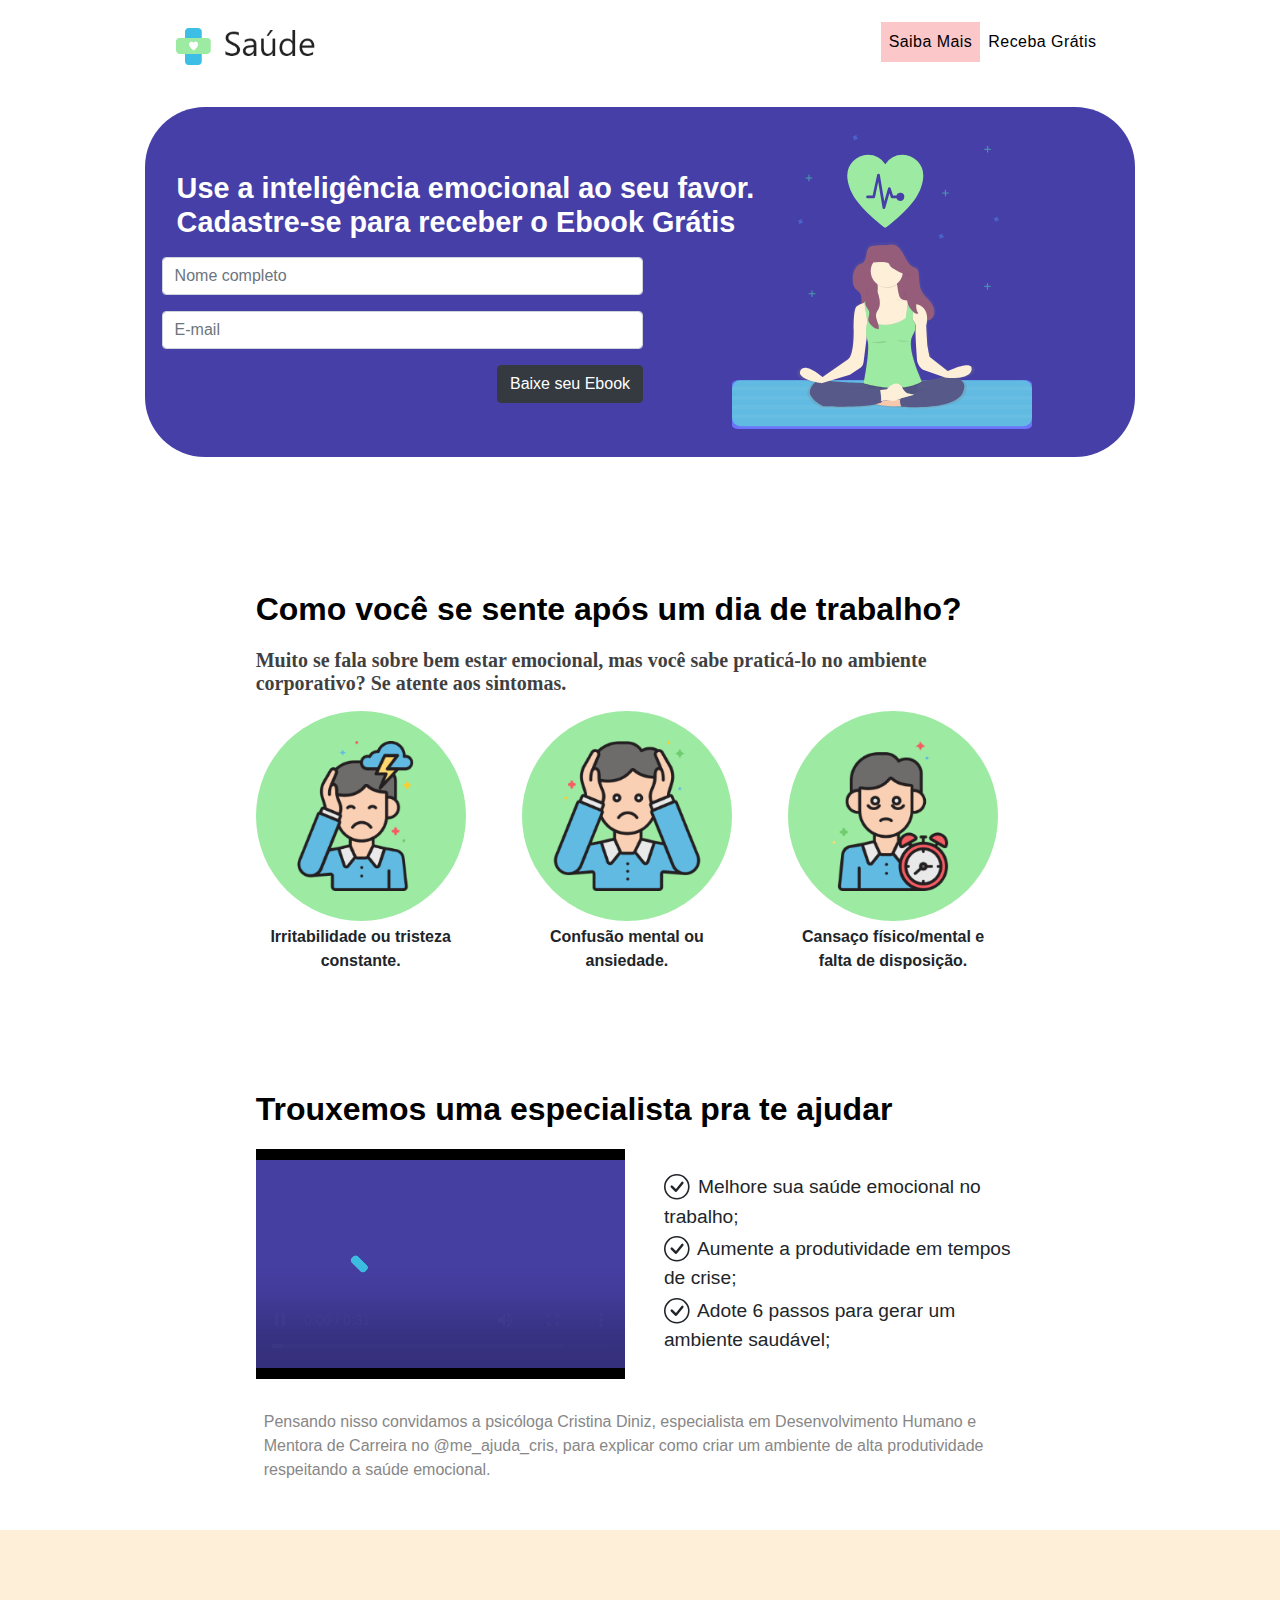
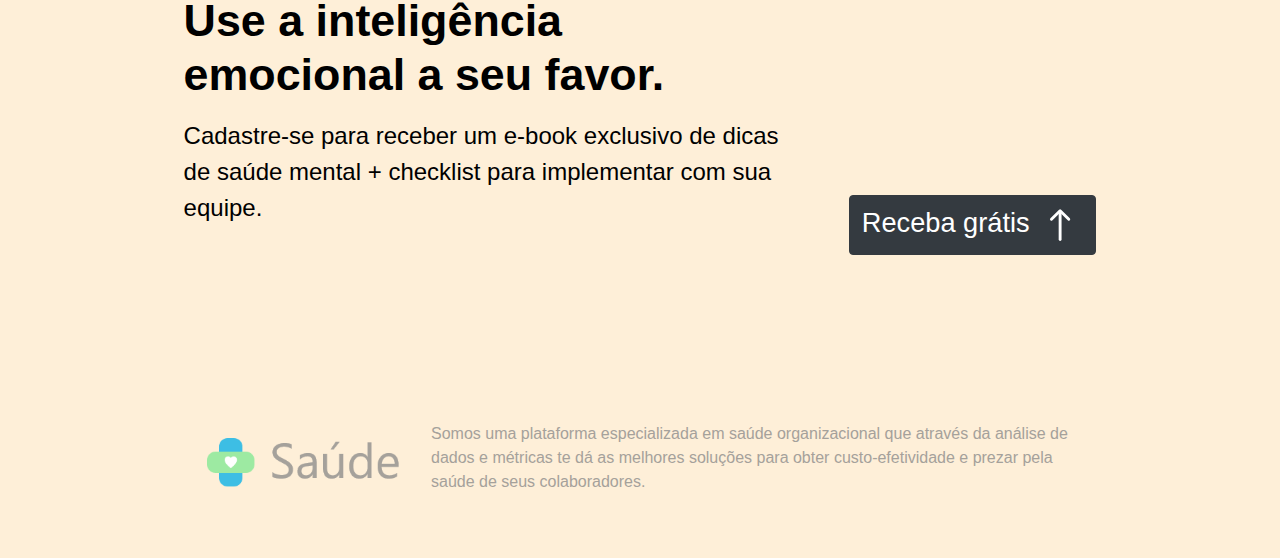
==== commit 054c970a: "favicon" ====
--- a/index.html
+++ b/index.html
@@ -12,6 +12,8 @@
         
         <title>Mais Saúde</title>
         <meta charset="utf-8">
+
+        <link rel="shortcut icon" href="./img/favicon.ico" type="image/x-icon" />
 
         <!-- Bootstrap -->
         <link rel="stylesheet" href="https://stackpath.bootstrapcdn.com/bootstrap/4.5.2/css/bootstrap.min.css" integrity="sha384-JcKb8q3iqJ61gNV9KGb8thSsNjpSL0n8PARn9HuZOnIxN0hoP+VmmDGMN5t9UJ0Z" crossorigin="anonymous">
--- a/css/media.css
+++ b/css/media.css
@@ -183,6 +183,9 @@
         margin-left: 0px;
     }
     
+    #parte2, #parte3 {
+        padding: 0 0%;
+    }
 }
 
 @media (max-width: 400px) {
@@ -226,6 +229,6 @@
 
     #caixa-check{        
         display: flex;
-        margin-bottom: 25%;
+        margin-bottom: 15%;
     }
 }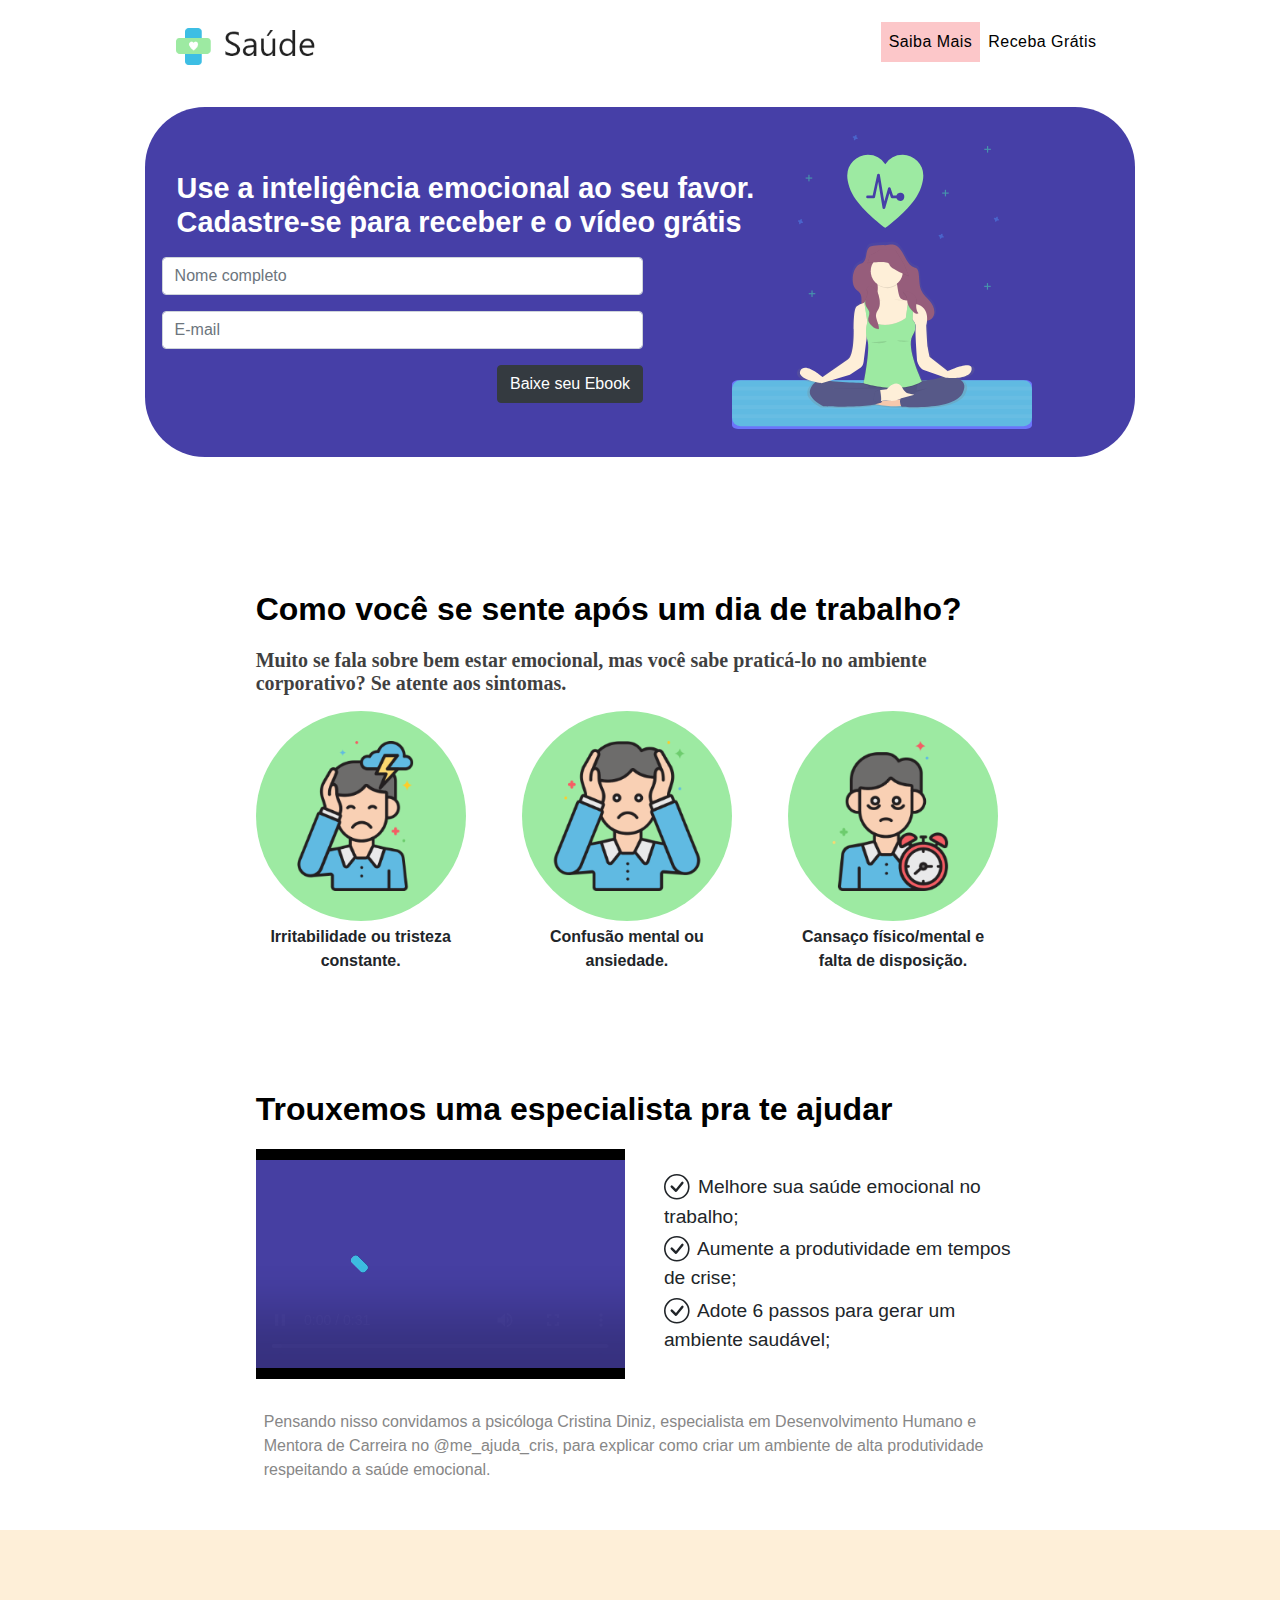
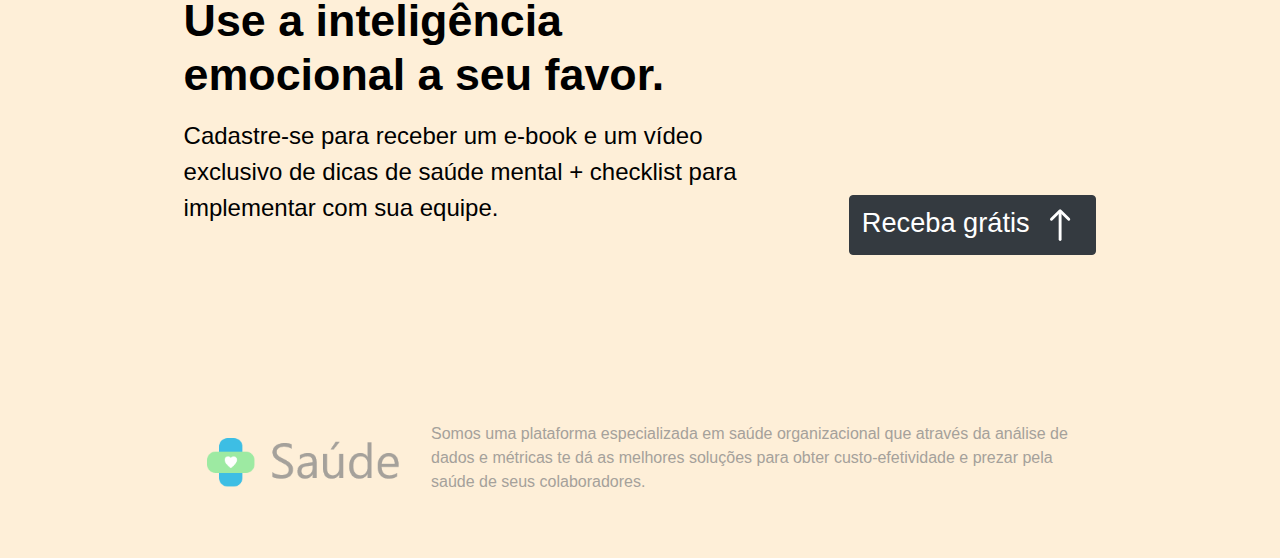
==== commit 2820f5b3: "Ajustando o texto" ====
--- a/index.html
+++ b/index.html
@@ -67,11 +67,11 @@
                   <!-- jumbotron -->
                 <div class="row" id="topo">
                   <div class="sumir-grande">
-                    <div id="texto-chamada-pequeno"> Use a inteligência emocional ao seu favor. Cadastre-se para receber o Ebook Grátis </div>
+                    <div id="texto-chamada-pequeno"> Use a inteligência emocional ao seu favor. Cadastre-se para receber o Ebook e o vídeo grátis </div>
                   </div>
                   <div class="jumbotron jumbotron-with-background">
                     <div class="sumir-pequeno">
-                      <div class="text-white" id="texto-chamada"> Use a inteligência emocional ao seu favor. Cadastre-se para receber o Ebook Grátis </div>
+                      <div class="text-white" id="texto-chamada"> Use a inteligência emocional ao seu favor. Cadastre-se para receber e o vídeo grátis </div>
                     </div>
                     <div class="sumir-medio">
                     <div id="caixa-form" class="row">
@@ -249,7 +249,7 @@
                           <p class="titulo-0"> Use a inteligência emocional a seu favor. </p>
                         </div>
                         <div>
-                          <p class="titulo-2"> Cadastre-se para receber um e-book exclusivo de dicas de saúde mental + checklist para implementar com sua equipe. </p>
+                          <p class="titulo-2"> Cadastre-se para receber um e-book e um vídeo exclusivo de dicas de saúde mental + checklist para implementar com sua equipe. </p>
                         </div>
                       </div>
                       <div class="col-md-4 col-sm-12" id="assine-agora">
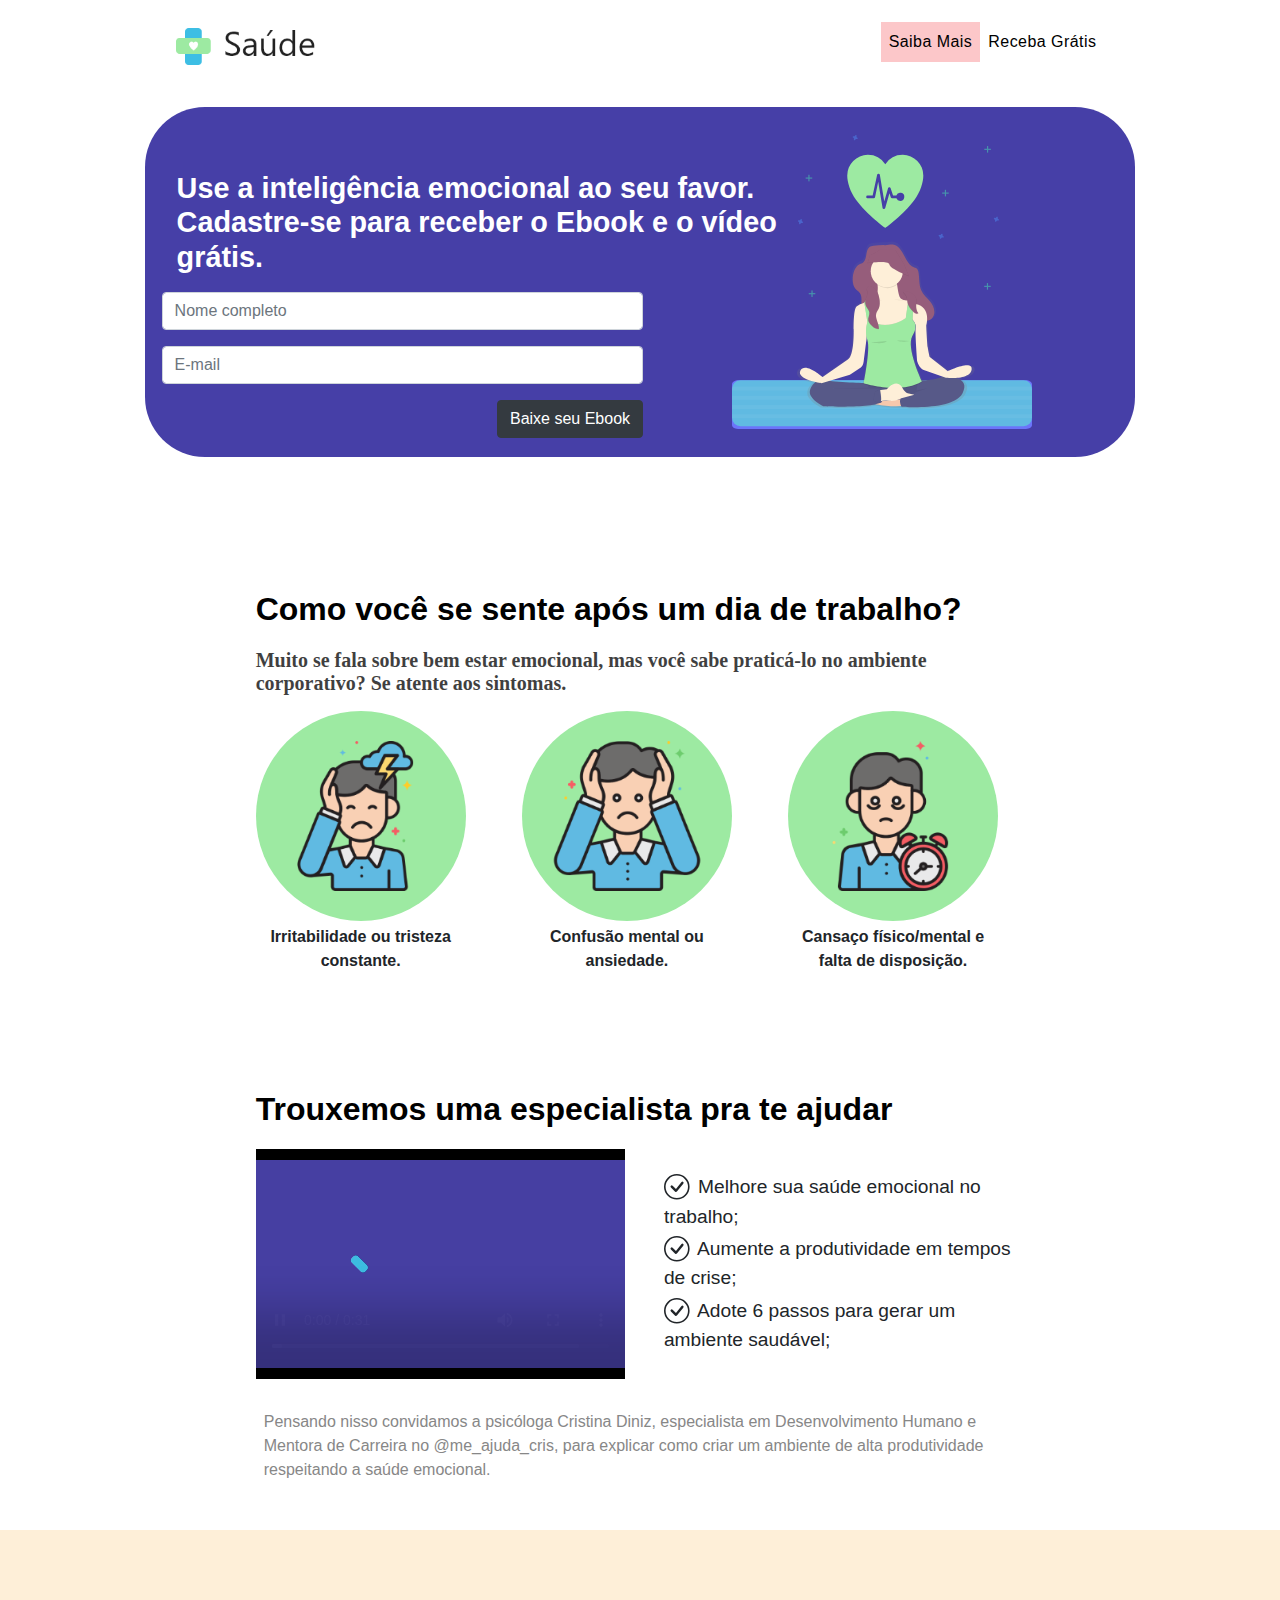
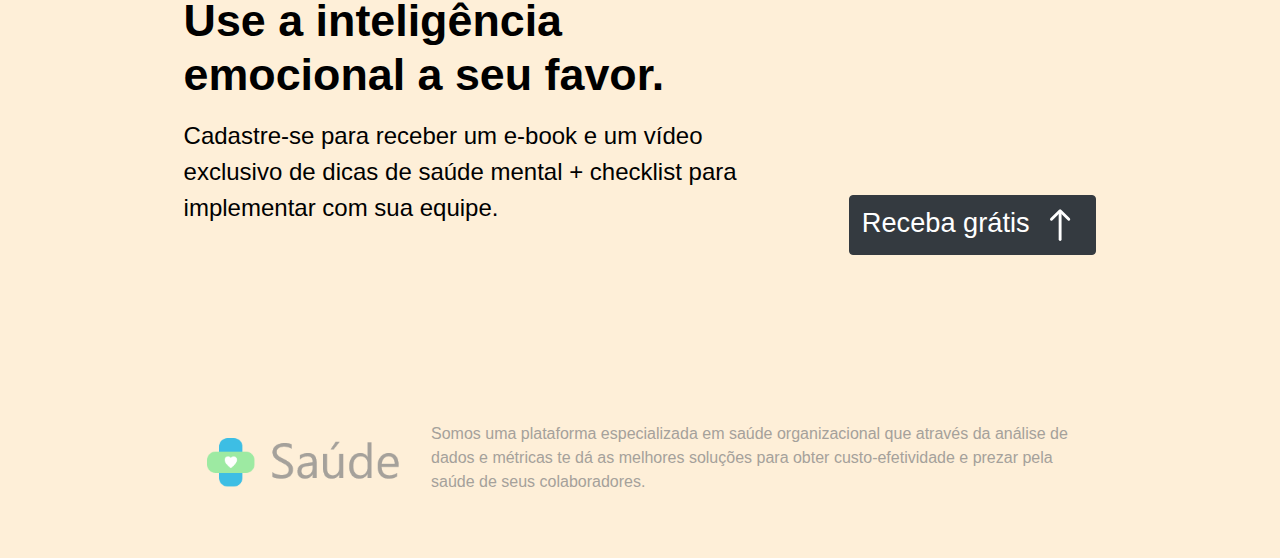
==== commit f556c518: "Texto" ====
--- a/index.html
+++ b/index.html
@@ -67,11 +67,11 @@
                   <!-- jumbotron -->
                 <div class="row" id="topo">
                   <div class="sumir-grande">
-                    <div id="texto-chamada-pequeno"> Use a inteligência emocional ao seu favor. Cadastre-se para receber o Ebook e o vídeo grátis </div>
+                    <div id="texto-chamada-pequeno"> Use a inteligência emocional ao seu favor. Cadastre-se para receber o Ebook e o vídeo grátis. </div>
                   </div>
                   <div class="jumbotron jumbotron-with-background">
                     <div class="sumir-pequeno">
-                      <div class="text-white" id="texto-chamada"> Use a inteligência emocional ao seu favor. Cadastre-se para receber e o vídeo grátis </div>
+                      <div class="text-white" id="texto-chamada"> Use a inteligência emocional ao seu favor. Cadastre-se para receber o Ebook e o vídeo grátis. </div>
                     </div>
                     <div class="sumir-medio">
                     <div id="caixa-form" class="row">
